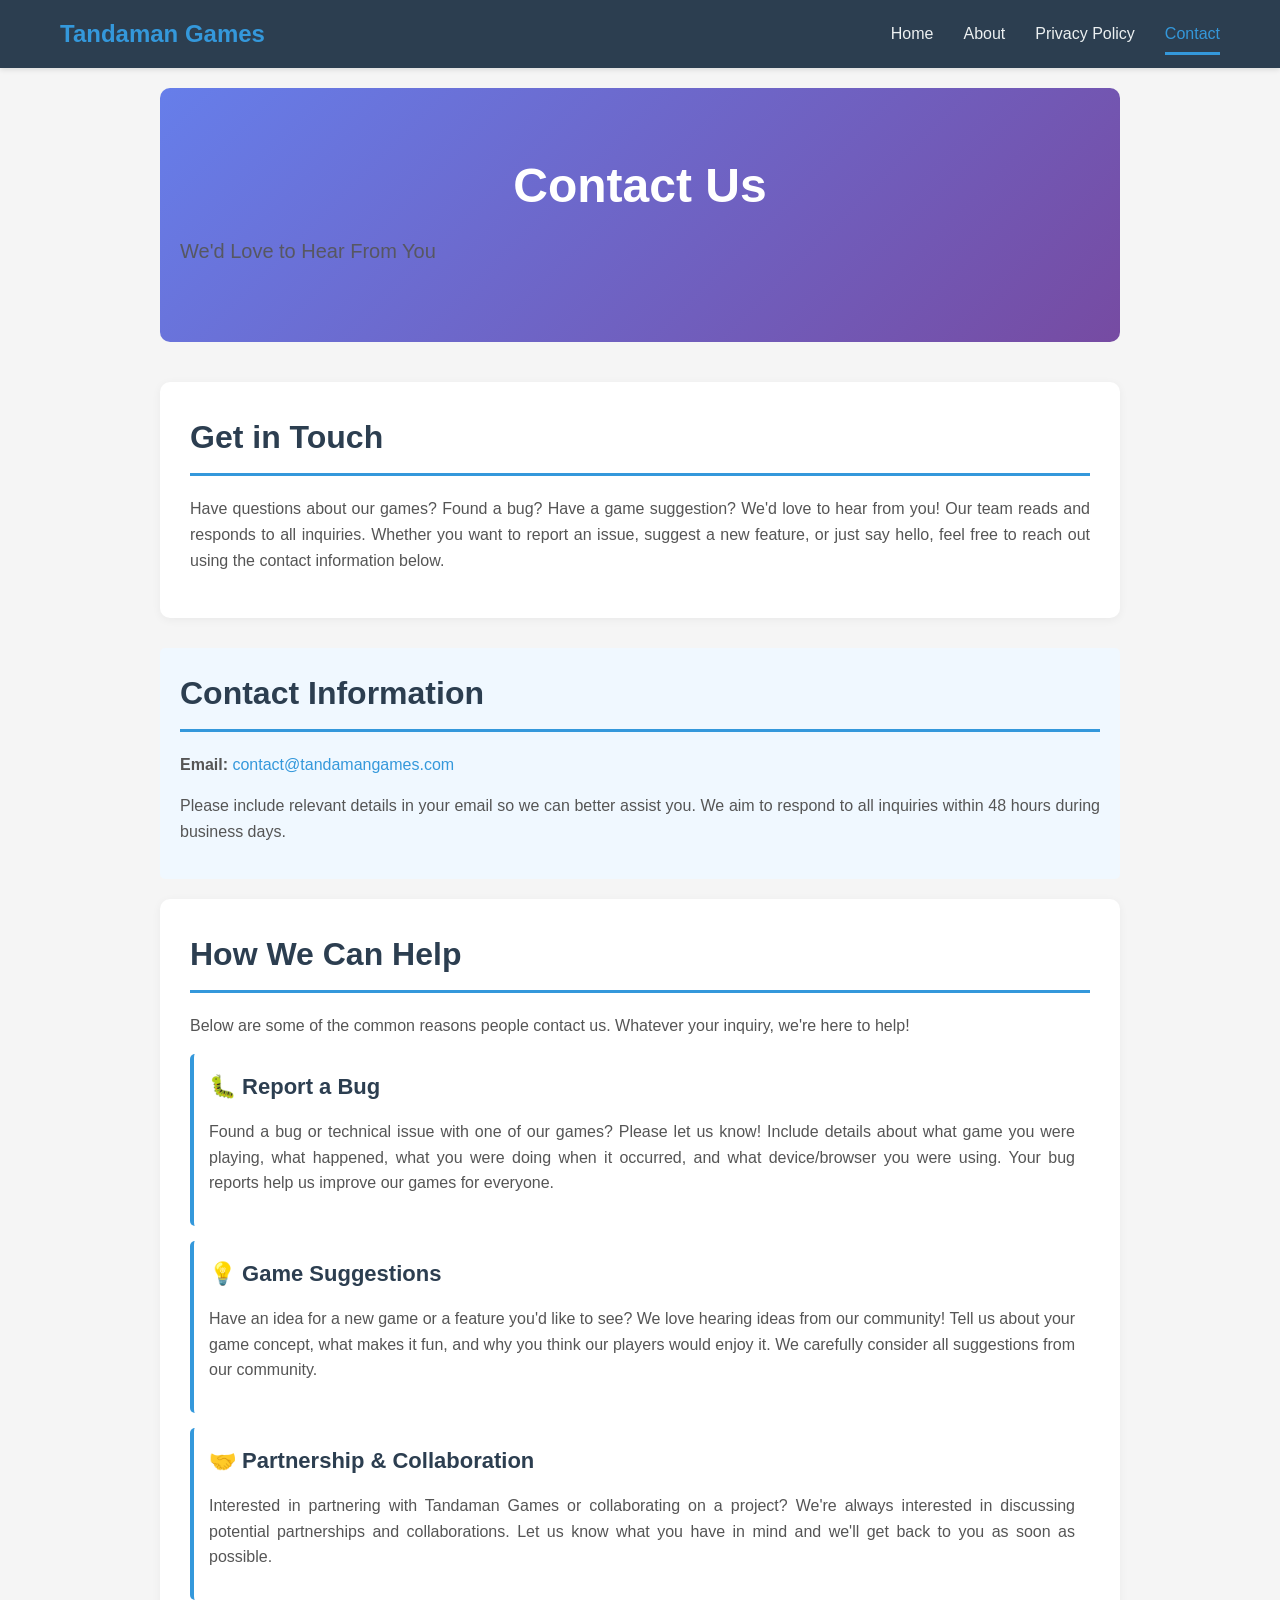
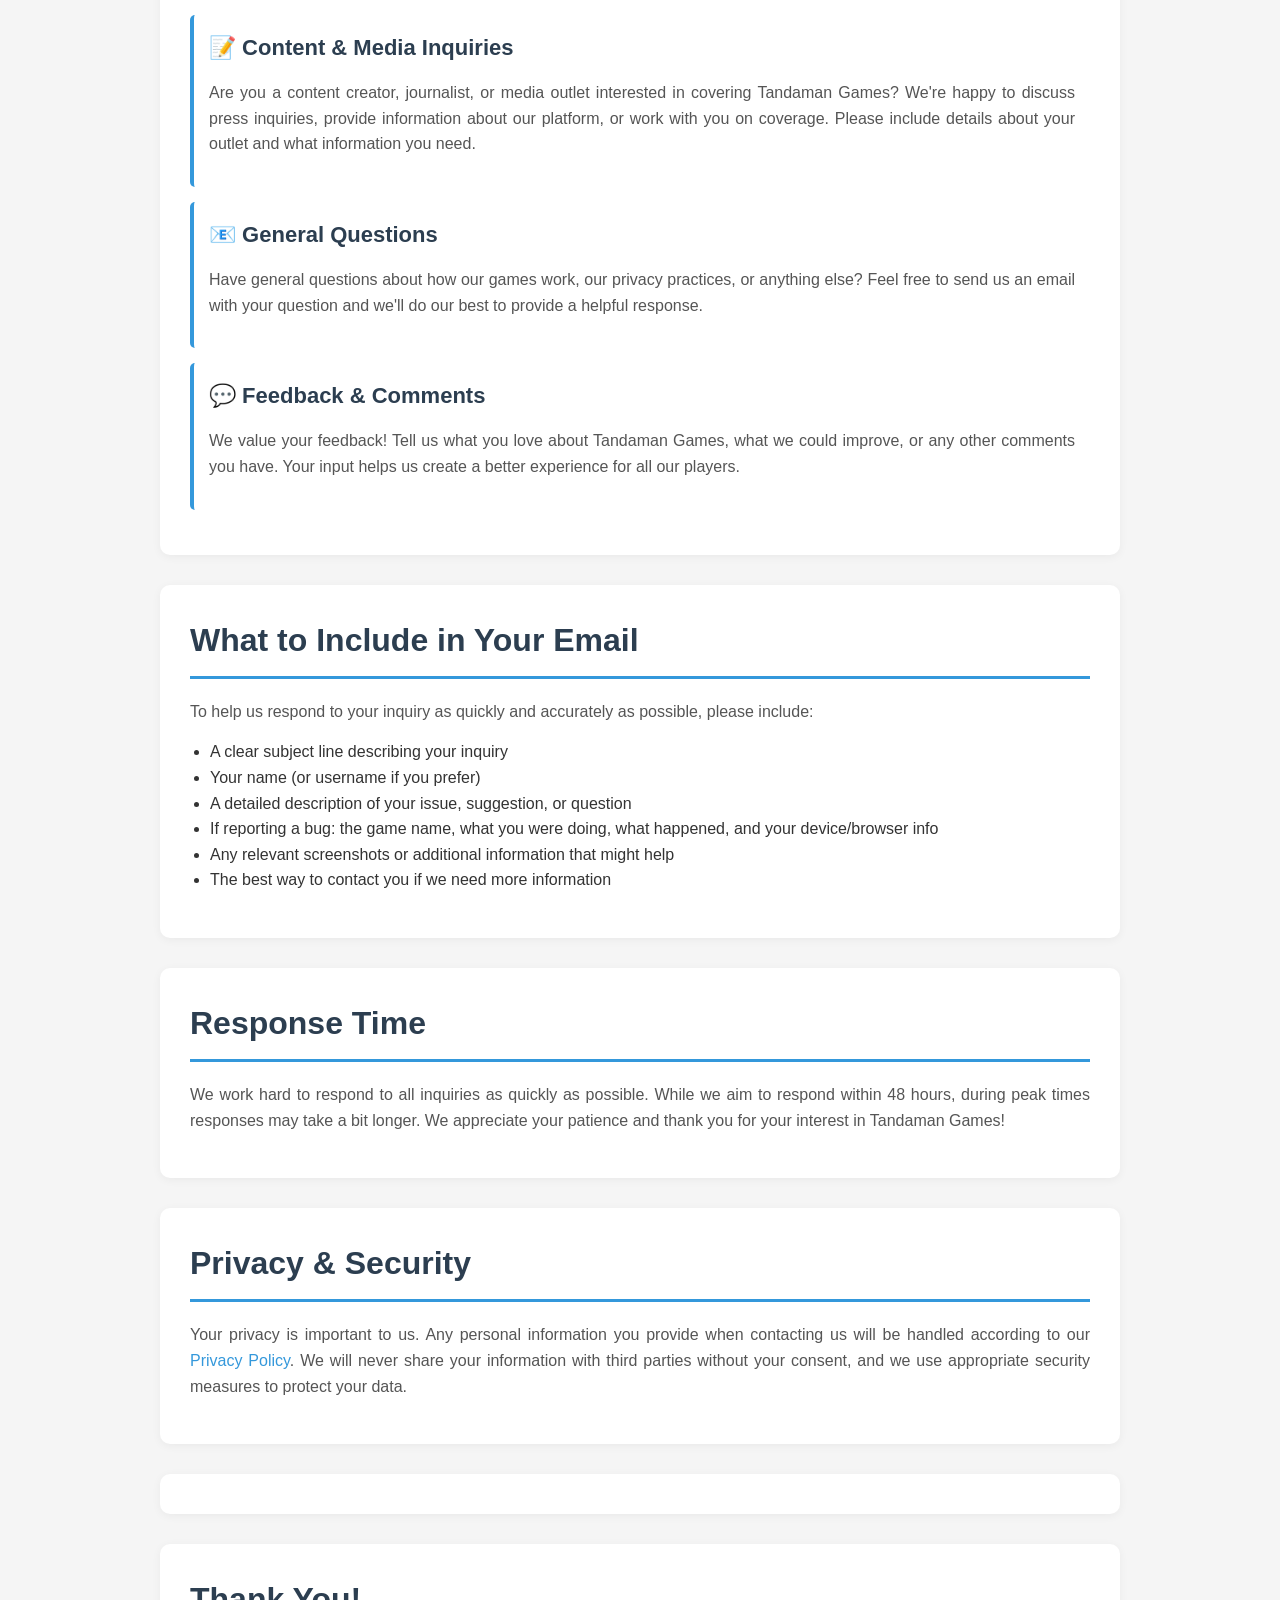
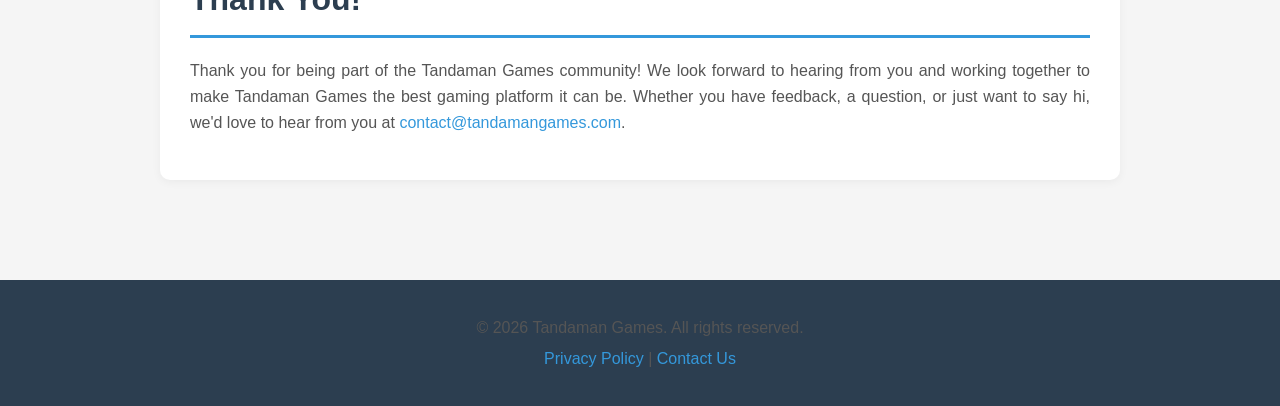
==== contact.html @ fdb61c90 "Create contact.html for Tandaman Games" ====
<!DOCTYPE html>
<html lang="en">
<head>
    <meta charset="UTF-8">
    <meta name="viewport" content="width=device-width, initial-scale=1.0">
    <meta name="description" content="Contact Tandaman Games - Get in touch with us">
    <title>Contact - Tandaman Games</title>
    <link rel="stylesheet" href="styles.css">
</head>
<body>
    <nav class="navbar">
        <div class="nav-container">
            <div class="logo">Tandaman Games</div>
            <ul class="nav-menu">
                <li><a href="index.html">Home</a></li>
                <li><a href="about.html">About</a></li>
                <li><a href="privacy.html">Privacy Policy</a></li>
                <li><a href="contact.html" class="active">Contact</a></li>
            </ul>
        </div>
    </nav>

    <main class="container">
        <section class="hero">
            <h1>Contact Us</h1>
            <p class="tagline">We'd Love to Hear From You</p>
        </section>

        <section class="content-section">
            <h2>Get in Touch</h2>
            <p>
                Have questions about our games? Found a bug? Have a game suggestion? We'd love to hear from you! 
                Our team reads and responds to all inquiries. Whether you want to report an issue, suggest a new feature, 
                or just say hello, feel free to reach out using the contact information below.
            </p>
        </section>

        <section class="contact-info">
            <h2>Contact Information</h2>
            <p>
                <strong>Email:</strong> <a href="mailto:contact@tandamangames.com">contact@tandamangames.com</a>
            </p>
            <p>
                Please include relevant details in your email so we can better assist you. We aim to respond to all inquiries 
                within 48 hours during business days.
            </p>
        </section>

        <section class="content-section">
            <h2>How We Can Help</h2>
            <p>
                Below are some of the common reasons people contact us. Whatever your inquiry, we're here to help!
            </p>

            <div class="category">
                <h3>🐛 Report a Bug</h3>
                <p>
                    Found a bug or technical issue with one of our games? Please let us know! Include details about what game 
                    you were playing, what happened, what you were doing when it occurred, and what device/browser you were using. 
                    Your bug reports help us improve our games for everyone.
                </p>
            </div>

            <div class="category">
                <h3>💡 Game Suggestions</h3>
                <p>
                    Have an idea for a new game or a feature you'd like to see? We love hearing ideas from our community! 
                    Tell us about your game concept, what makes it fun, and why you think our players would enjoy it. 
                    We carefully consider all suggestions from our community.
                </p>
            </div>

            <div class="category">
                <h3>🤝 Partnership & Collaboration</h3>
                <p>
                    Interested in partnering with Tandaman Games or collaborating on a project? We're always interested in 
                    discussing potential partnerships and collaborations. Let us know what you have in mind and we'll get back 
                    to you as soon as possible.
                </p>
            </div>

            <div class="category">
                <h3>📝 Content & Media Inquiries</h3>
                <p>
                    Are you a content creator, journalist, or media outlet interested in covering Tandaman Games? 
                    We're happy to discuss press inquiries, provide information about our platform, or work with you on 
                    coverage. Please include details about your outlet and what information you need.
                </p>
            </div>

            <div class="category">
                <h3>📧 General Questions</h3>
                <p>
                    Have general questions about how our games work, our privacy practices, or anything else? 
                    Feel free to send us an email with your question and we'll do our best to provide a helpful response.
                </p>
            </div>

            <div class="category">
                <h3>💬 Feedback & Comments</h3>
                <p>
                    We value your feedback! Tell us what you love about Tandaman Games, what we could improve, 
                    or any other comments you have. Your input helps us create a better experience for all our players.
                </p>
            </div>
        </section>

        <section class="content-section">
            <h2>What to Include in Your Email</h2>
            <p>
                To help us respond to your inquiry as quickly and accurately as possible, please include:
            </p>
            <ul style="margin-left: 20px; margin-bottom: 15px;">
                <li>A clear subject line describing your inquiry</li>
                <li>Your name (or username if you prefer)</li>
                <li>A detailed description of your issue, suggestion, or question</li>
                <li>If reporting a bug: the game name, what you were doing, what happened, and your device/browser info</li>
                <li>Any relevant screenshots or additional information that might help</li>
                <li>The best way to contact you if we need more information</li>
            </ul>
        </section>

        <section class="content-section">
            <h2>Response Time</h2>
            <p>
                We work hard to respond to all inquiries as quickly as possible. While we aim to respond within 48 hours, 
                during peak times responses may take a bit longer. We appreciate your patience and thank you for your interest 
                in Tandaman Games!
            </p>
        </section>

        <section class="content-section">
            <h2>Privacy & Security</h2>
            <p>
                Your privacy is important to us. Any personal information you provide when contacting us will be handled 
                according to our <a href="privacy.html">Privacy Policy</a>. We will never share your information with third parties 
                without your consent, and we use appropriate security measures to protect your data.
            </p>
        </section>

        <!-- AdSense Ad -->
        <section class="ad-container">
            <ins class="adsbygoogle"
                 style="display:block"
                 data-ad-client="ca-pub-9247546865038453"
                 data-ad-slot="1234567890"
                 data-ad-format="auto"
                 data-full-width-responsive="true"></ins>
            <script>
                (adsbygoogle = window.adsbygoogle || []).push({});
            </script>
        </section>

        <section class="content-section">
            <h2>Thank You!</h2>
            <p>
                Thank you for being part of the Tandaman Games community! We look forward to hearing from you and working 
                together to make Tandaman Games the best gaming platform it can be. Whether you have feedback, a question, 
                or just want to say hi, we'd love to hear from you at <a href="mailto:contact@tandamangames.com">contact@tandamangames.com</a>.
            </p>
        </section>
    </main>

    <footer class="footer">
        <p>&copy; 2026 Tandaman Games. All rights reserved.</p>
        <p><a href="privacy.html">Privacy Policy</a> | <a href="contact.html">Contact Us</a></p>
    </footer>
</body>
</html>
---- styles.css ----
/* Global Styles */
* {
    margin: 0;
    padding: 0;
    box-sizing: border-box;
}

body {
    font-family: 'Segoe UI', Tahoma, Geneva, Verdana, sans-serif;
    background-color: #f5f5f5;
    color: #333;
    line-height: 1.6;
}

/* Navigation Bar */
.navbar {
    background-color: #2c3e50;
    padding: 0;
    position: sticky;
    top: 0;
    z-index: 1000;
    box-shadow: 0 2px 5px rgba(0, 0, 0, 0.1);
}

.nav-container {
    display: flex;
    justify-content: space-between;
    align-items: center;
    max-width: 1200px;
    margin: 0 auto;
    padding: 0 20px;
}

.logo {
    font-size: 24px;
    font-weight: bold;
    color: #3498db;
    text-decoration: none;
    padding: 15px 0;
}

.nav-menu {
    display: flex;
    list-style: none;
    gap: 30px;
}

.nav-menu a {
    color: #ecf0f1;
    text-decoration: none;
    font-size: 16px;
    transition: color 0.3s ease;
    padding: 10px 0;
    border-bottom: 3px solid transparent;
}

.nav-menu a:hover,
.nav-menu a.active {
    color: #3498db;
    border-bottom-color: #3498db;
}

/* Container */
.container {
    max-width: 1000px;
    margin: 0 auto;
    padding: 20px;
}

/* Hero Section */
.hero {
    text-align: center;
    padding: 60px 20px;
    background: linear-gradient(135deg, #667eea 0%, #764ba2 100%);
    color: white;
    border-radius: 10px;
    margin-bottom: 40px;
}

.hero h1 {
    font-size: 48px;
    margin-bottom: 10px;
    font-weight: bold;
}

.tagline {
    font-size: 20px;
    opacity: 0.9;
}

/* Content Sections */
.welcome,
.games,
.how-to-play,
.updates,
.content-section {
    background-color: white;
    padding: 30px;
    margin-bottom: 30px;
    border-radius: 10px;
    box-shadow: 0 2px 10px rgba(0, 0, 0, 0.05);
}

h2 {
    color: #2c3e50;
    font-size: 32px;
    margin-bottom: 20px;
    border-bottom: 3px solid #3498db;
    padding-bottom: 10px;
}

h3 {
    color: #34495e;
    font-size: 22px;
    margin-top: 20px;
    margin-bottom: 15px;
}

p {
    color: #555;
    margin-bottom: 15px;
    text-align: justify;
}

/* Game Cards */
.game-card {
    background-color: #f9f9f9;
    padding: 20px;
    margin-bottom: 20px;
    border-left: 5px solid #3498db;
    border-radius: 5px;
    transition: transform 0.3s ease, box-shadow 0.3s ease;
}

.game-card:hover {
    transform: translateX(5px);
    box-shadow: 0 4px 15px rgba(52, 152, 219, 0.2);
}

/* Instructions */
.instructions {
    background-color: #f0f8ff;
    padding: 20px;
    border-radius: 5px;
    margin-top: 20px;
}

/* Ad Container */
.ad-container {
    background-color: white;
    padding: 20px;
    margin-bottom: 30px;
    border-radius: 10px;
    box-shadow: 0 2px 10px rgba(0, 0, 0, 0.05);
    text-align: center;
}

/* Contact Info */
.contact-info,
.contact-categories {
    background-color: #f0f8ff;
    padding: 20px;
    border-radius: 5px;
    margin: 20px 0;
}

.category {
    background-color: white;
    padding: 15px;
    margin-bottom: 15px;
    border-radius: 5px;
    border-left: 4px solid #3498db;
}

.contact-info h3,
.category h3 {
    color: #2c3e50;
    margin-top: 0;
}

/* Footer */
.footer {
    background-color: #2c3e50;
    color: #ecf0f1;
    text-align: center;
    padding: 30px 20px;
    margin-top: 50px;
}

.footer p {
    margin: 5px 0;
    text-align: center;
}

.footer a {
    color: #3498db;
    text-decoration: none;
    transition: color 0.3s ease;
}

.footer a:hover {
    color: #2980b9;
}

/* Responsive Design */
@media (max-width: 768px) {
    .nav-menu {
        flex-direction: column;
        gap: 10px;
    }

    .hero h1 {
        font-size: 36px;
    }

    .tagline {
        font-size: 16px;
    }

    h2 {
        font-size: 24px;
    }

    h3 {
        font-size: 18px;
    }

    .container {
        padding: 15px;
    }

    .welcome,
    .games,
    .how-to-play,
    .updates,
    .content-section {
        padding: 20px;
    }

    p {
        text-align: left;
        font-size: 14px;
    }
}

@media (max-width: 480px) {
    .nav-container {
        flex-direction: column;
        padding: 10px;
    }

    .logo {
        font-size: 20px;
        padding: 10px 0;
    }

    .nav-menu {
        width: 100%;
        gap: 5px;
    }

    .nav-menu a {
        font-size: 14px;
        padding: 8px 0;
    }

    .hero {
        padding: 40px 15px;
    }

    .hero h1 {
        font-size: 28px;
    }

    .tagline {
        font-size: 14px;
    }

    h2 {
        font-size: 20px;
    }

    h3 {
        font-size: 16px;
    }

    .container {
        padding: 10px;
    }

    .welcome,
    .games,
    .how-to-play,
    .updates,
    .content-section {
        padding: 15px;
        margin-bottom: 20px;
    }
}

/* Links */
a {
    color: #3498db;
    text-decoration: none;
    transition: color 0.3s ease;
}

a:hover {
    color: #2980b9;
    text-decoration: underline;
}

/* Utility Classes */
.text-center {
    text-align: center;
}

.mt-20 {
    margin-top: 20px;
}

.mb-20 {
    margin-bottom: 20px;
}
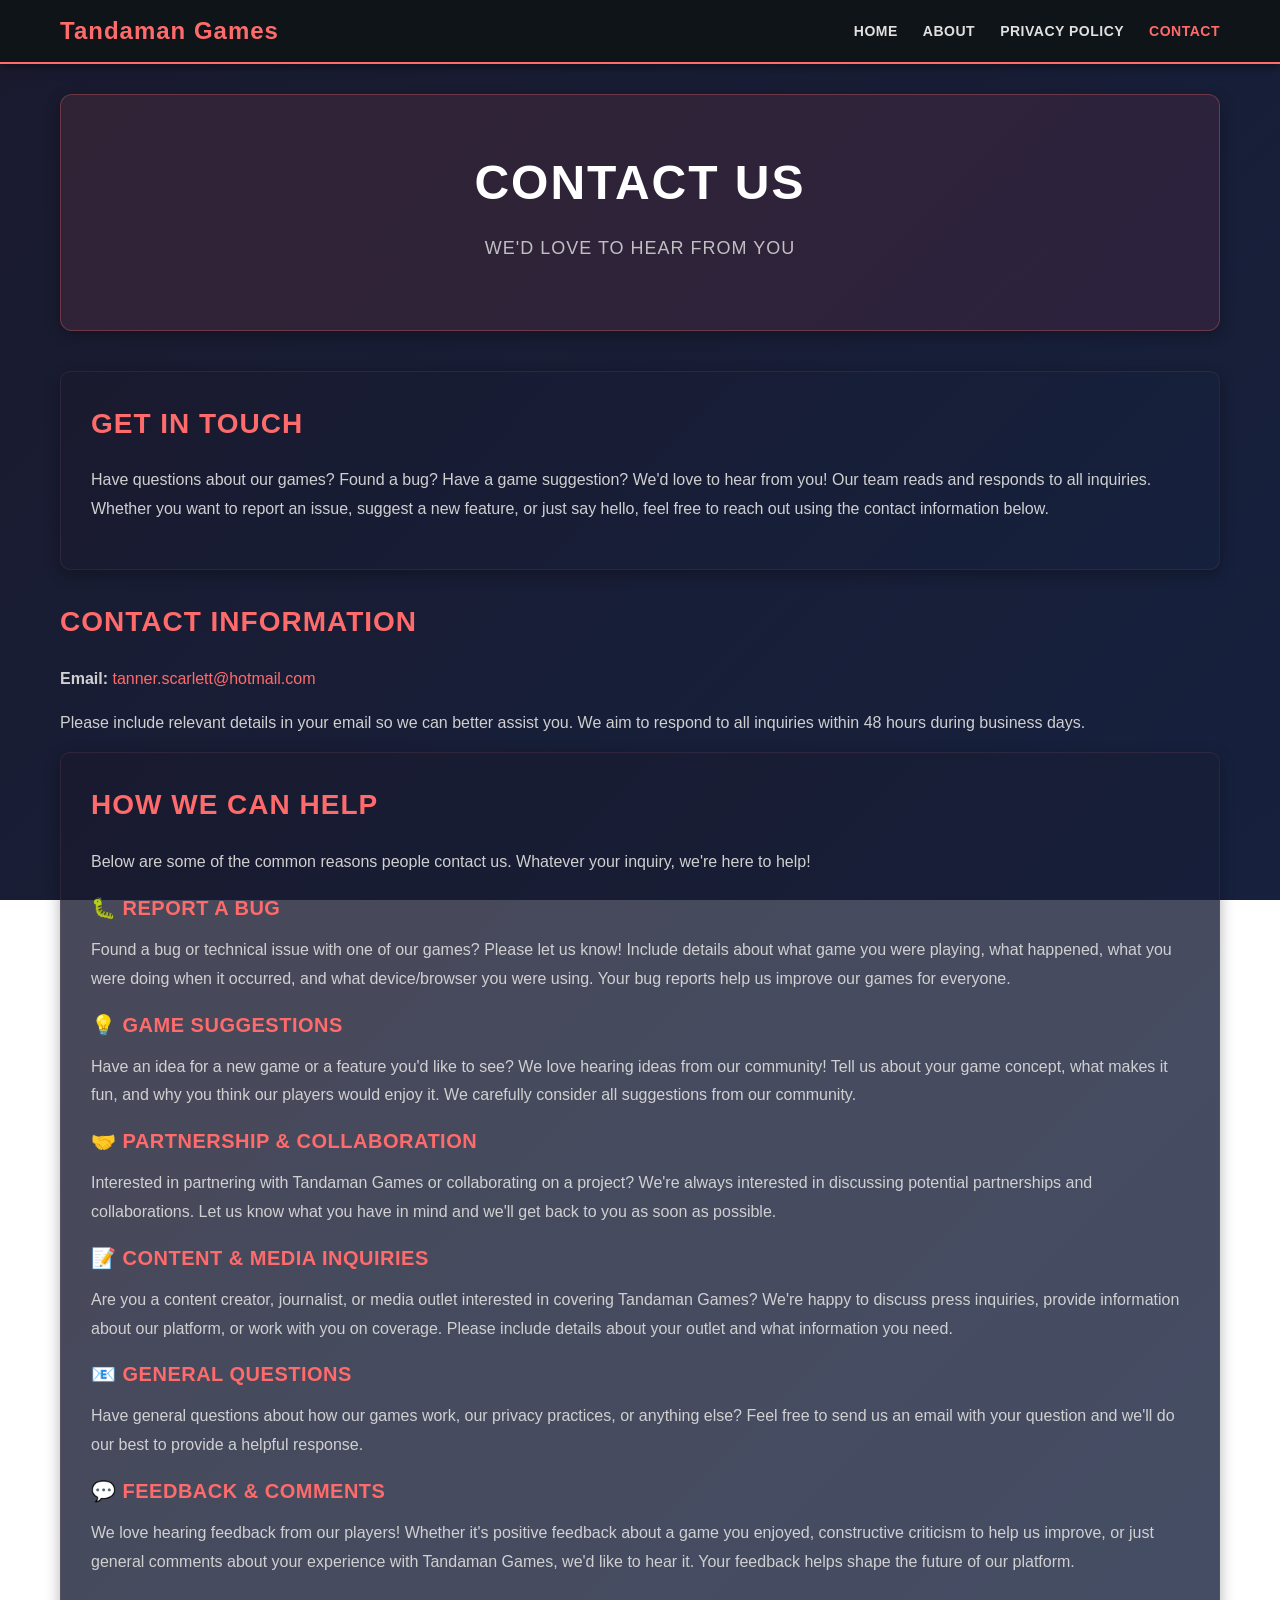
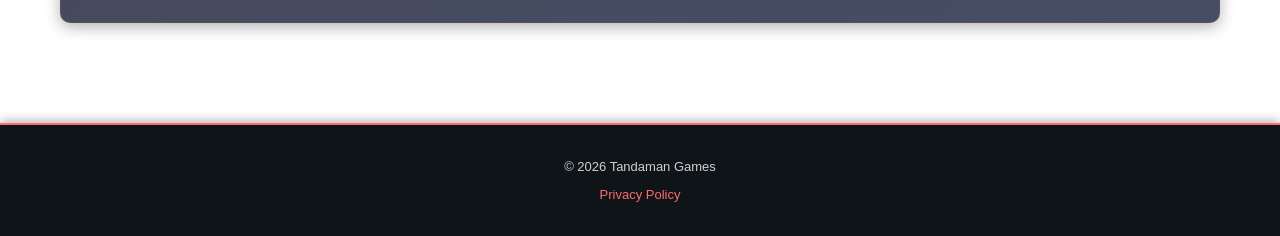
==== commit c8859d17: "Update contact.html - Change email to tanner.scarlett@hotmail.com" ====
--- a/contact.html
+++ b/contact.html
@@ -38,7 +38,7 @@
         <section class="contact-info">
             <h2>Contact Information</h2>
             <p>
-                <strong>Email:</strong> <a href="mailto:contact@tandamangames.com">contact@tandamangames.com</a>
+                <strong>Email:</strong> <a href="mailto:tanner.scarlett@hotmail.com">tanner.scarlett@hotmail.com</a>
             </p>
             <p>
                 Please include relevant details in your email so we can better assist you. We aim to respond to all inquiries 
@@ -99,71 +99,17 @@
             <div class="category">
                 <h3>💬 Feedback & Comments</h3>
                 <p>
-                    We value your feedback! Tell us what you love about Tandaman Games, what we could improve, 
-                    or any other comments you have. Your input helps us create a better experience for all our players.
+                    We love hearing feedback from our players! Whether it's positive feedback about a game you enjoyed, 
+                    constructive criticism to help us improve, or just general comments about your experience with Tandaman Games, 
+                    we'd like to hear it. Your feedback helps shape the future of our platform.
                 </p>
             </div>
-        </section>
-
-        <section class="content-section">
-            <h2>What to Include in Your Email</h2>
-            <p>
-                To help us respond to your inquiry as quickly and accurately as possible, please include:
-            </p>
-            <ul style="margin-left: 20px; margin-bottom: 15px;">
-                <li>A clear subject line describing your inquiry</li>
-                <li>Your name (or username if you prefer)</li>
-                <li>A detailed description of your issue, suggestion, or question</li>
-                <li>If reporting a bug: the game name, what you were doing, what happened, and your device/browser info</li>
-                <li>Any relevant screenshots or additional information that might help</li>
-                <li>The best way to contact you if we need more information</li>
-            </ul>
-        </section>
-
-        <section class="content-section">
-            <h2>Response Time</h2>
-            <p>
-                We work hard to respond to all inquiries as quickly as possible. While we aim to respond within 48 hours, 
-                during peak times responses may take a bit longer. We appreciate your patience and thank you for your interest 
-                in Tandaman Games!
-            </p>
-        </section>
-
-        <section class="content-section">
-            <h2>Privacy & Security</h2>
-            <p>
-                Your privacy is important to us. Any personal information you provide when contacting us will be handled 
-                according to our <a href="privacy.html">Privacy Policy</a>. We will never share your information with third parties 
-                without your consent, and we use appropriate security measures to protect your data.
-            </p>
-        </section>
-
-        <!-- AdSense Ad -->
-        <section class="ad-container">
-            <ins class="adsbygoogle"
-                 style="display:block"
-                 data-ad-client="ca-pub-9247546865038453"
-                 data-ad-slot="1234567890"
-                 data-ad-format="auto"
-                 data-full-width-responsive="true"></ins>
-            <script>
-                (adsbygoogle = window.adsbygoogle || []).push({});
-            </script>
-        </section>
-
-        <section class="content-section">
-            <h2>Thank You!</h2>
-            <p>
-                Thank you for being part of the Tandaman Games community! We look forward to hearing from you and working 
-                together to make Tandaman Games the best gaming platform it can be. Whether you have feedback, a question, 
-                or just want to say hi, we'd love to hear from you at <a href="mailto:contact@tandamangames.com">contact@tandamangames.com</a>.
-            </p>
         </section>
     </main>
 
     <footer class="footer">
-        <p>&copy; 2026 Tandaman Games. All rights reserved.</p>
-        <p><a href="privacy.html">Privacy Policy</a> | <a href="contact.html">Contact Us</a></p>
+        <p>&copy; 2026 Tandaman Games</p>
+        <p><a href="privacy.html">Privacy Policy</a></p>
     </footer>
 </body>
 </html>
--- a/styles.css
+++ b/styles.css
@@ -7,19 +7,22 @@
 
 body {
     font-family: 'Segoe UI', Tahoma, Geneva, Verdana, sans-serif;
-    background-color: #f5f5f5;
-    color: #333;
+    background: linear-gradient(135deg, #1a1a2e 0%, #16213e 100%);
+    background-attachment: fixed;
+    color: #e0e0e0;
     line-height: 1.6;
+    min-height: 100vh;
 }
 
 /* Navigation Bar */
 .navbar {
-    background-color: #2c3e50;
-    padding: 0;
+    background: #0f1419;
+    padding: 12px 0;
     position: sticky;
     top: 0;
     z-index: 1000;
-    box-shadow: 0 2px 5px rgba(0, 0, 0, 0.1);
+    box-shadow: 0 2px 10px rgba(0, 0, 0, 0.5);
+    border-bottom: 2px solid #ff6b6b;
 }
 
 .nav-container {
@@ -33,180 +36,223 @@
 
 .logo {
     font-size: 24px;
-    font-weight: bold;
-    color: #3498db;
-    text-decoration: none;
-    padding: 15px 0;
+    font-weight: 700;
+    color: #ff6b6b;
+    text-decoration: none;
+    letter-spacing: 1px;
 }
 
 .nav-menu {
     display: flex;
     list-style: none;
-    gap: 30px;
+    gap: 25px;
 }
 
 .nav-menu a {
-    color: #ecf0f1;
-    text-decoration: none;
-    font-size: 16px;
-    transition: color 0.3s ease;
-    padding: 10px 0;
-    border-bottom: 3px solid transparent;
+    color: #e0e0e0;
+    text-decoration: none;
+    font-size: 14px;
+    font-weight: 600;
+    transition: all 0.3s ease;
+    text-transform: uppercase;
+    letter-spacing: 0.5px;
 }
 
 .nav-menu a:hover,
 .nav-menu a.active {
-    color: #3498db;
-    border-bottom-color: #3498db;
+    color: #ff6b6b;
 }
 
 /* Container */
 .container {
-    max-width: 1000px;
+    max-width: 1200px;
     margin: 0 auto;
-    padding: 20px;
+    padding: 30px 20px;
 }
 
 /* Hero Section */
 .hero {
     text-align: center;
-    padding: 60px 20px;
-    background: linear-gradient(135deg, #667eea 0%, #764ba2 100%);
+    padding: 50px 20px;
+    background: linear-gradient(135deg, rgba(255, 107, 107, 0.1) 0%, rgba(233, 69, 96, 0.1) 100%);
     color: white;
-    border-radius: 10px;
+    border-radius: 12px;
     margin-bottom: 40px;
+    border: 1px solid rgba(255, 107, 107, 0.3);
+    box-shadow: 0 4px 15px rgba(0, 0, 0, 0.3);
 }
 
 .hero h1 {
     font-size: 48px;
     margin-bottom: 10px;
-    font-weight: bold;
+    font-weight: 700;
+    text-transform: uppercase;
+    letter-spacing: 2px;
 }
 
 .tagline {
-    font-size: 20px;
+    font-size: 18px;
     opacity: 0.9;
+    text-transform: uppercase;
+    letter-spacing: 1px;
+}
+
+/* Games Grid */
+.games-grid {
+    display: grid;
+    grid-template-columns: repeat(auto-fit, minmax(250px, 1fr));
+    gap: 25px;
+    margin-bottom: 40px;
+}
+
+/* Game Cards */
+.game-card {
+    background: linear-gradient(135deg, rgba(255, 107, 107, 0.05) 0%, rgba(233, 69, 96, 0.05) 100%);
+    padding: 30px 25px;
+    border-radius: 10px;
+    border: 1px solid rgba(255, 107, 107, 0.2);
+    text-align: center;
+    transition: all 0.3s ease;
+    box-shadow: 0 2px 10px rgba(0, 0, 0, 0.2);
+}
+
+.game-card:hover {
+    transform: translateY(-8px);
+    border-color: rgba(255, 107, 107, 0.5);
+    box-shadow: 0 8px 25px rgba(255, 107, 107, 0.2);
+}
+
+.game-icon {
+    font-size: 60px;
+    margin-bottom: 15px;
+}
+
+.game-card h2 {
+    color: #ff6b6b;
+    font-size: 24px;
+    margin-bottom: 10px;
+    text-transform: uppercase;
+    letter-spacing: 1px;
+    font-weight: 700;
+}
+
+.game-card p {
+    color: #b0b0b0;
+    font-size: 14px;
+    margin-bottom: 20px;
+}
+
+/* Play Button */
+.play-button {
+    display: inline-block;
+    padding: 12px 35px;
+    background: linear-gradient(135deg, #ff6b6b 0%, #e94560 100%);
+    color: white;
+    text-decoration: none;
+    border: none;
+    border-radius: 8px;
+    font-size: 16px;
+    font-weight: 600;
+    cursor: pointer;
+    transition: all 0.3s ease;
+    box-shadow: 0 4px 12px rgba(255, 107, 107, 0.3);
+    text-transform: uppercase;
+    letter-spacing: 0.5px;
+}
+
+.play-button:hover {
+    transform: translateY(-3px);
+    box-shadow: 0 6px 20px rgba(255, 107, 107, 0.4);
+}
+
+.play-button:active {
+    transform: translateY(-1px);
 }
 
 /* Content Sections */
-.welcome,
-.games,
-.how-to-play,
-.updates,
 .content-section {
-    background-color: white;
+    background: linear-gradient(135deg, rgba(26, 26, 46, 0.8) 0%, rgba(22, 33, 62, 0.8) 100%);
     padding: 30px;
     margin-bottom: 30px;
     border-radius: 10px;
-    box-shadow: 0 2px 10px rgba(0, 0, 0, 0.05);
+    box-shadow: 0 4px 15px rgba(0, 0, 0, 0.3);
+    border: 1px solid rgba(255, 107, 107, 0.1);
 }
 
 h2 {
-    color: #2c3e50;
-    font-size: 32px;
+    color: #ff6b6b;
+    font-size: 28px;
     margin-bottom: 20px;
-    border-bottom: 3px solid #3498db;
-    padding-bottom: 10px;
+    text-transform: uppercase;
+    letter-spacing: 1px;
+    font-weight: 700;
 }
 
 h3 {
-    color: #34495e;
-    font-size: 22px;
-    margin-top: 20px;
+    color: #ff6b6b;
+    font-size: 20px;
+    margin-top: 15px;
+    margin-bottom: 12px;
+    text-transform: uppercase;
+    letter-spacing: 0.5px;
+    font-weight: 600;
+}
+
+p {
+    color: #d0d0d0;
     margin-bottom: 15px;
-}
-
-p {
-    color: #555;
-    margin-bottom: 15px;
-    text-align: justify;
-}
-
-/* Game Cards */
-.game-card {
-    background-color: #f9f9f9;
-    padding: 20px;
-    margin-bottom: 20px;
-    border-left: 5px solid #3498db;
-    border-radius: 5px;
-    transition: transform 0.3s ease, box-shadow 0.3s ease;
-}
-
-.game-card:hover {
-    transform: translateX(5px);
-    box-shadow: 0 4px 15px rgba(52, 152, 219, 0.2);
-}
-
-/* Instructions */
-.instructions {
-    background-color: #f0f8ff;
-    padding: 20px;
-    border-radius: 5px;
-    margin-top: 20px;
+    line-height: 1.8;
 }
 
 /* Ad Container */
 .ad-container {
-    background-color: white;
-    padding: 20px;
+    background: linear-gradient(135deg, rgba(26, 26, 46, 0.8) 0%, rgba(22, 33, 62, 0.8) 100%);
+    padding: 25px;
     margin-bottom: 30px;
     border-radius: 10px;
-    box-shadow: 0 2px 10px rgba(0, 0, 0, 0.05);
+    box-shadow: 0 4px 15px rgba(0, 0, 0, 0.3);
     text-align: center;
-}
-
-/* Contact Info */
-.contact-info,
-.contact-categories {
-    background-color: #f0f8ff;
-    padding: 20px;
-    border-radius: 5px;
-    margin: 20px 0;
-}
-
-.category {
-    background-color: white;
-    padding: 15px;
-    margin-bottom: 15px;
-    border-radius: 5px;
-    border-left: 4px solid #3498db;
-}
-
-.contact-info h3,
-.category h3 {
-    color: #2c3e50;
-    margin-top: 0;
+    border: 1px solid rgba(255, 107, 107, 0.1);
 }
 
 /* Footer */
 .footer {
-    background-color: #2c3e50;
-    color: #ecf0f1;
+    background: #0f1419;
+    color: #e0e0e0;
     text-align: center;
-    padding: 30px 20px;
-    margin-top: 50px;
+    padding: 25px 20px;
+    margin-top: 40px;
+    border-top: 2px solid #ff6b6b;
+    box-shadow: 0 -2px 10px rgba(0, 0, 0, 0.3);
 }
 
 .footer p {
     margin: 5px 0;
-    text-align: center;
+    font-size: 13px;
 }
 
 .footer a {
-    color: #3498db;
+    color: #ff6b6b;
     text-decoration: none;
     transition: color 0.3s ease;
 }
 
 .footer a:hover {
-    color: #2980b9;
+    color: #ff9999;
 }
 
 /* Responsive Design */
 @media (max-width: 768px) {
     .nav-menu {
-        flex-direction: column;
-        gap: 10px;
+        gap: 15px;
+    }
+
+    .nav-menu a {
+        font-size: 12px;
+    }
+
+    .hero {
+        padding: 40px 20px;
     }
 
     .hero h1 {
@@ -217,6 +263,11 @@
         font-size: 16px;
     }
 
+    .games-grid {
+        gap: 20px;
+        grid-template-columns: 1fr;
+    }
+
     h2 {
         font-size: 24px;
     }
@@ -225,100 +276,82 @@
         font-size: 18px;
     }
 
+    .play-button {
+        padding: 10px 30px;
+        font-size: 14px;
+    }
+}
+
+@media (max-width: 480px) {
+    .logo {
+        font-size: 20px;
+    }
+
+    .nav-menu {
+        gap: 10px;
+    }
+
+    .nav-menu a {
+        font-size: 11px;
+    }
+
+    .hero {
+        padding: 30px 15px;
+    }
+
+    .hero h1 {
+        font-size: 28px;
+    }
+
+    .tagline {
+        font-size: 14px;
+    }
+
     .container {
-        padding: 15px;
-    }
-
-    .welcome,
-    .games,
-    .how-to-play,
-    .updates,
+        padding: 15px 10px;
+    }
+
+    .game-card {
+        padding: 20px 15px;
+    }
+
+    .game-icon {
+        font-size: 50px;
+    }
+
+    .game-card h2 {
+        font-size: 20px;
+    }
+
+    .game-card p {
+        font-size: 13px;
+    }
+
+    h2 {
+        font-size: 22px;
+    }
+
+    h3 {
+        font-size: 16px;
+    }
+
+    .play-button {
+        padding: 10px 25px;
+        font-size: 13px;
+    }
+
     .content-section {
         padding: 20px;
     }
-
-    p {
-        text-align: left;
-        font-size: 14px;
-    }
-}
-
-@media (max-width: 480px) {
-    .nav-container {
-        flex-direction: column;
-        padding: 10px;
-    }
-
-    .logo {
-        font-size: 20px;
-        padding: 10px 0;
-    }
-
-    .nav-menu {
-        width: 100%;
-        gap: 5px;
-    }
-
-    .nav-menu a {
-        font-size: 14px;
-        padding: 8px 0;
-    }
-
-    .hero {
-        padding: 40px 15px;
-    }
-
-    .hero h1 {
-        font-size: 28px;
-    }
-
-    .tagline {
-        font-size: 14px;
-    }
-
-    h2 {
-        font-size: 20px;
-    }
-
-    h3 {
-        font-size: 16px;
-    }
-
-    .container {
-        padding: 10px;
-    }
-
-    .welcome,
-    .games,
-    .how-to-play,
-    .updates,
-    .content-section {
-        padding: 15px;
-        margin-bottom: 20px;
-    }
 }
 
 /* Links */
 a {
-    color: #3498db;
+    color: #ff6b6b;
     text-decoration: none;
     transition: color 0.3s ease;
 }
 
 a:hover {
-    color: #2980b9;
-    text-decoration: underline;
-}
-
-/* Utility Classes */
-.text-center {
-    text-align: center;
-}
-
-.mt-20 {
-    margin-top: 20px;
-}
-
-.mb-20 {
-    margin-bottom: 20px;
-}
+    color: #ff9999;
+}
